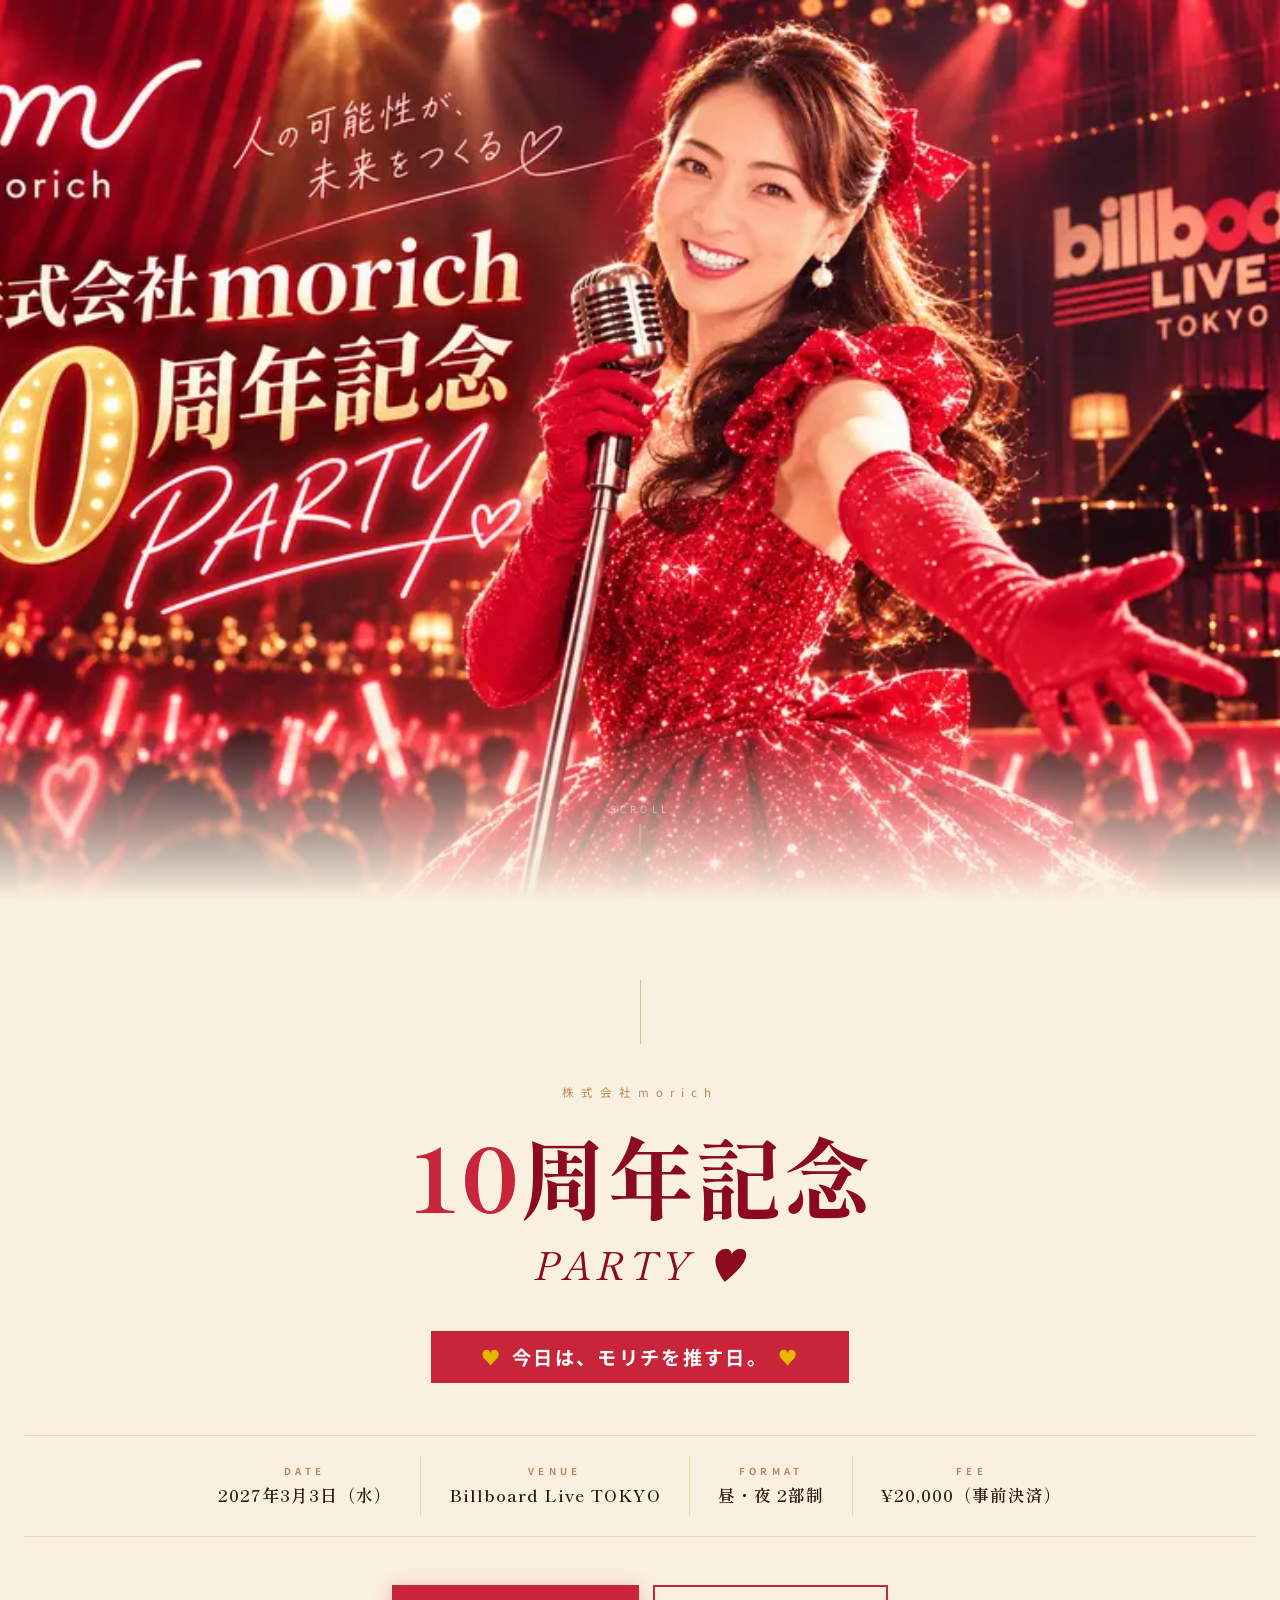
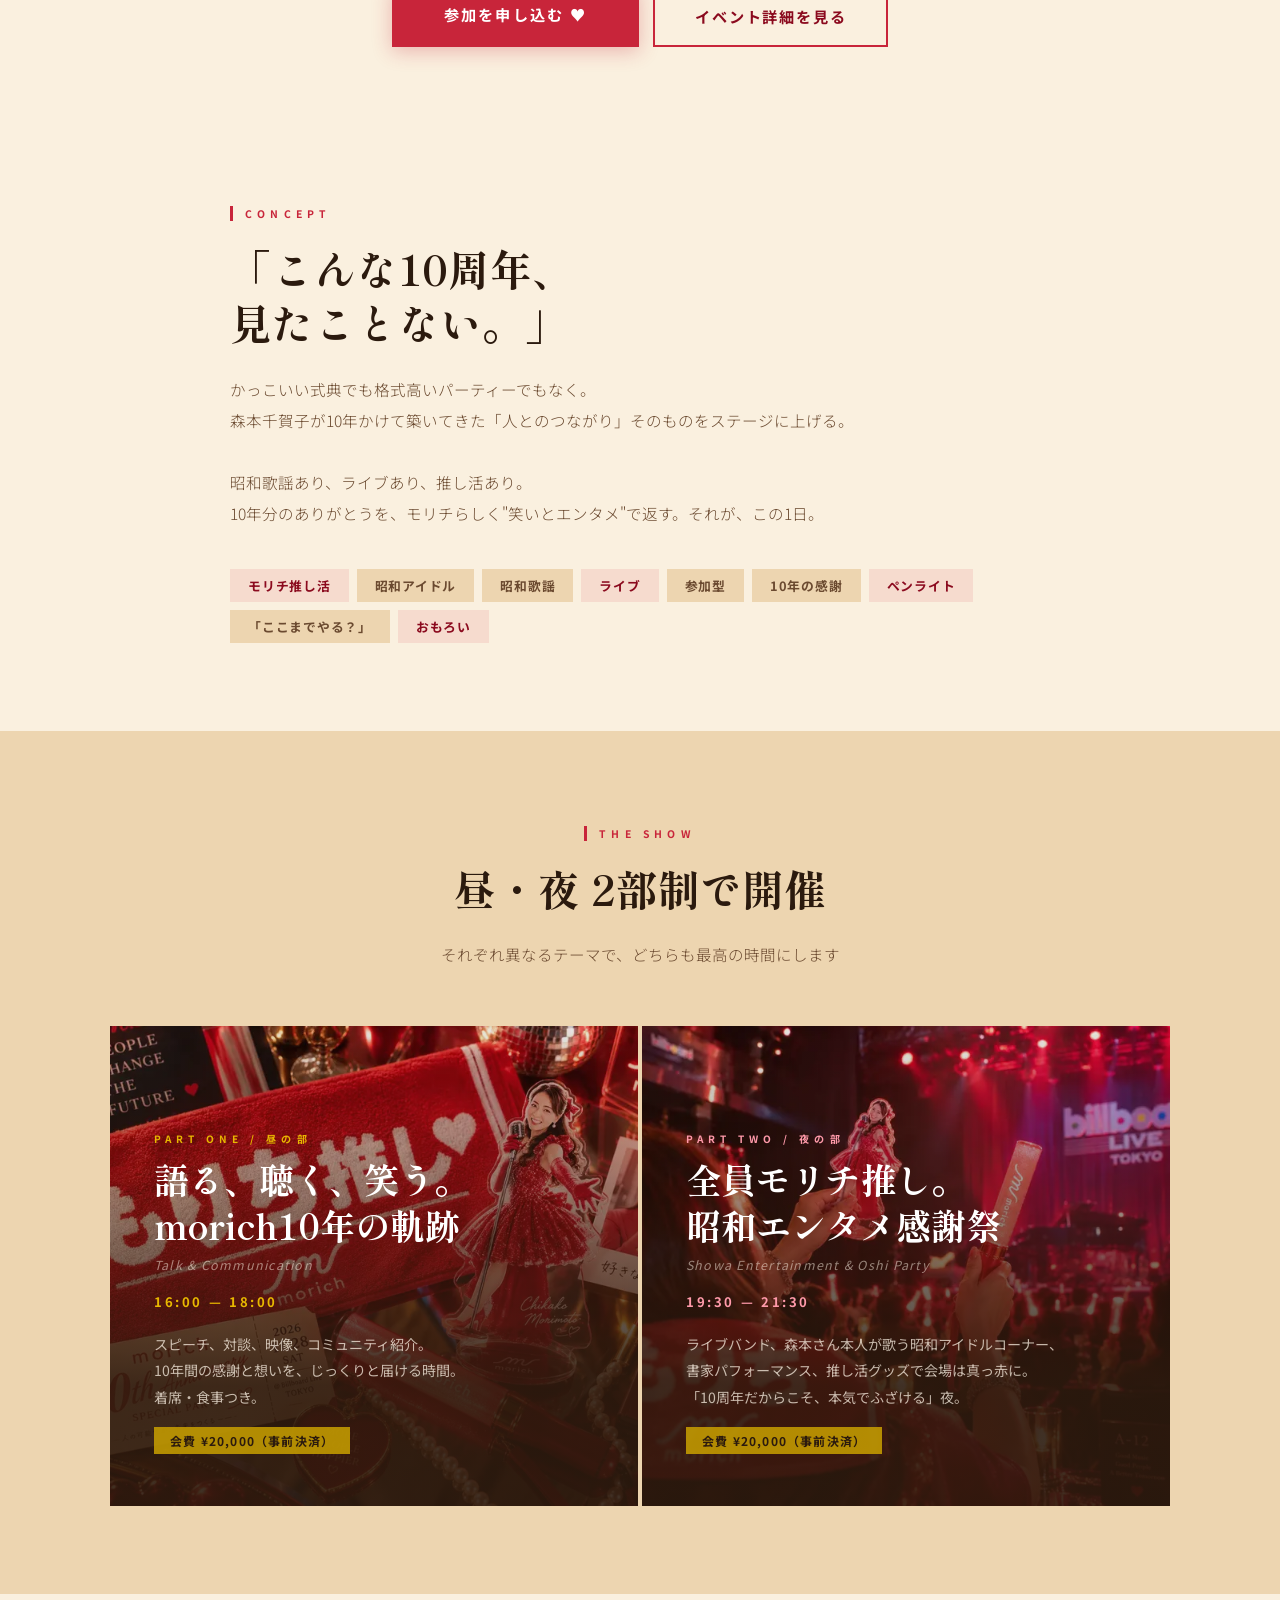
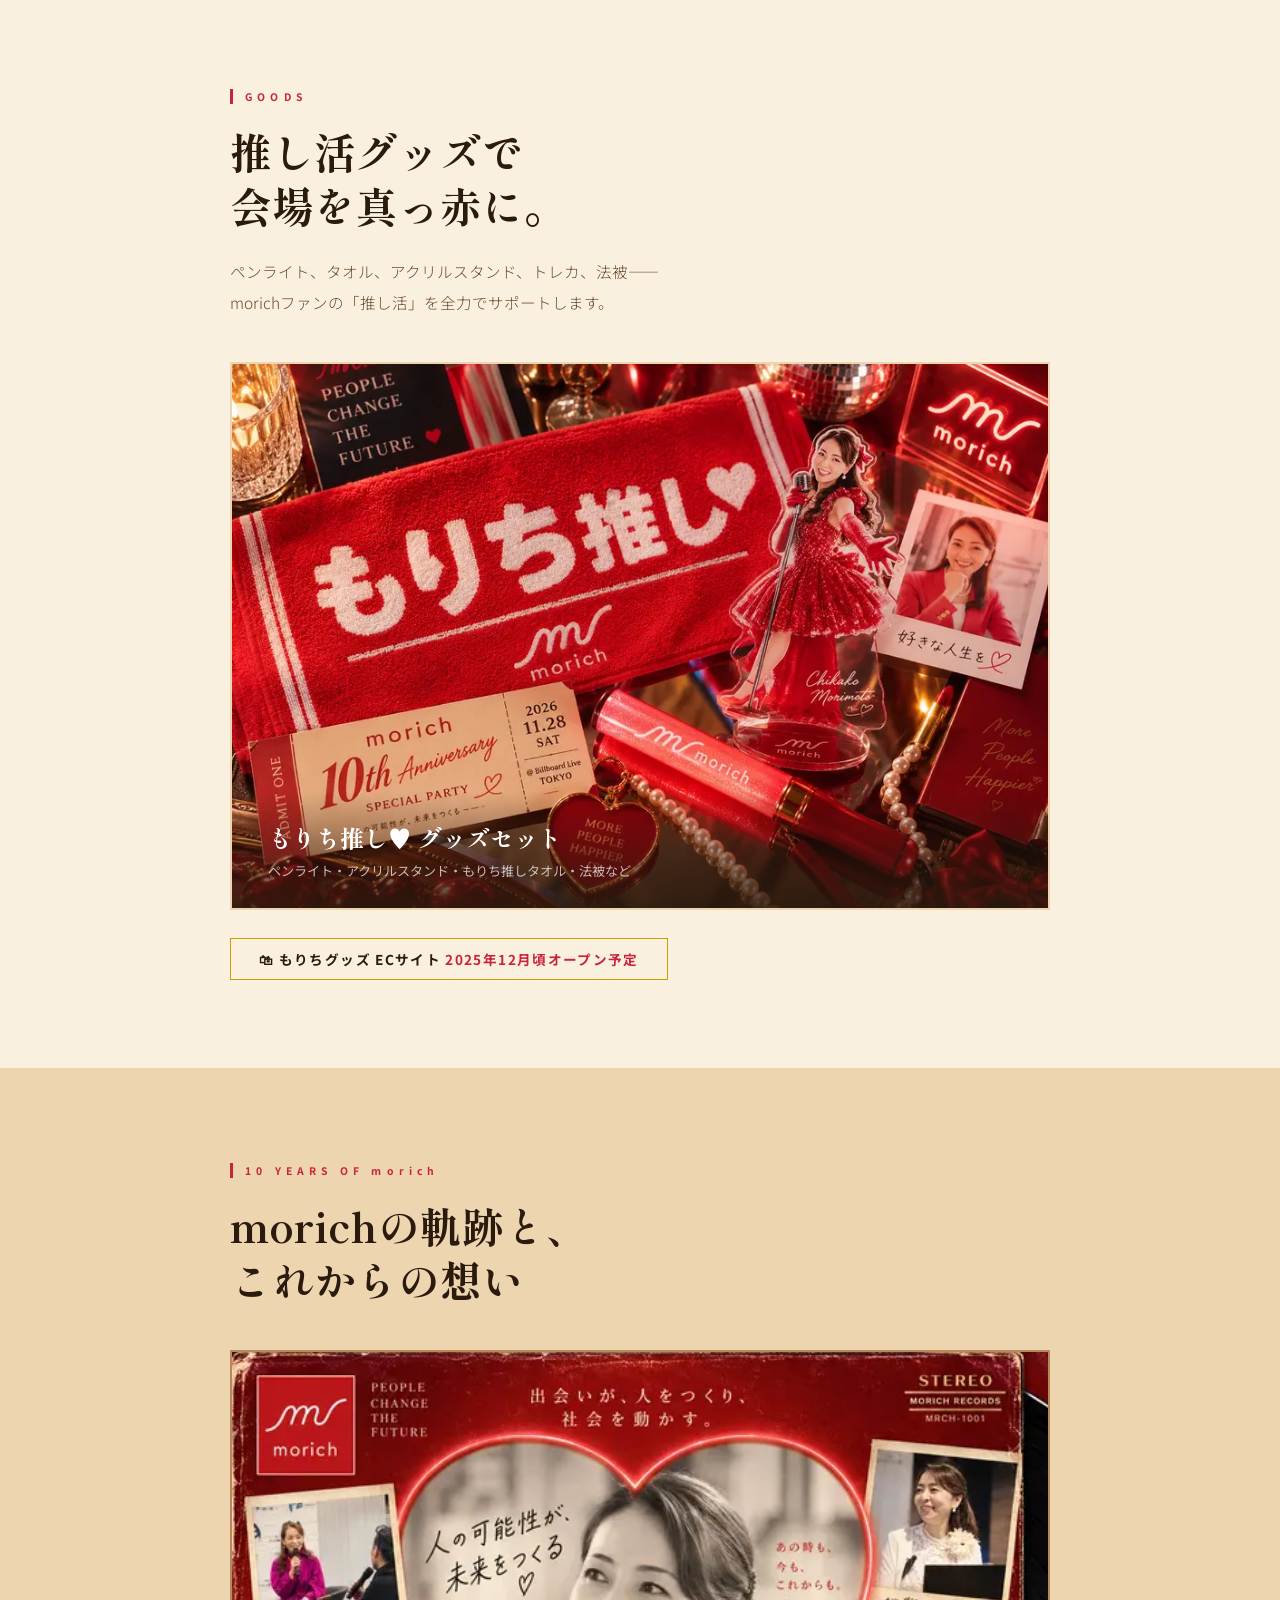
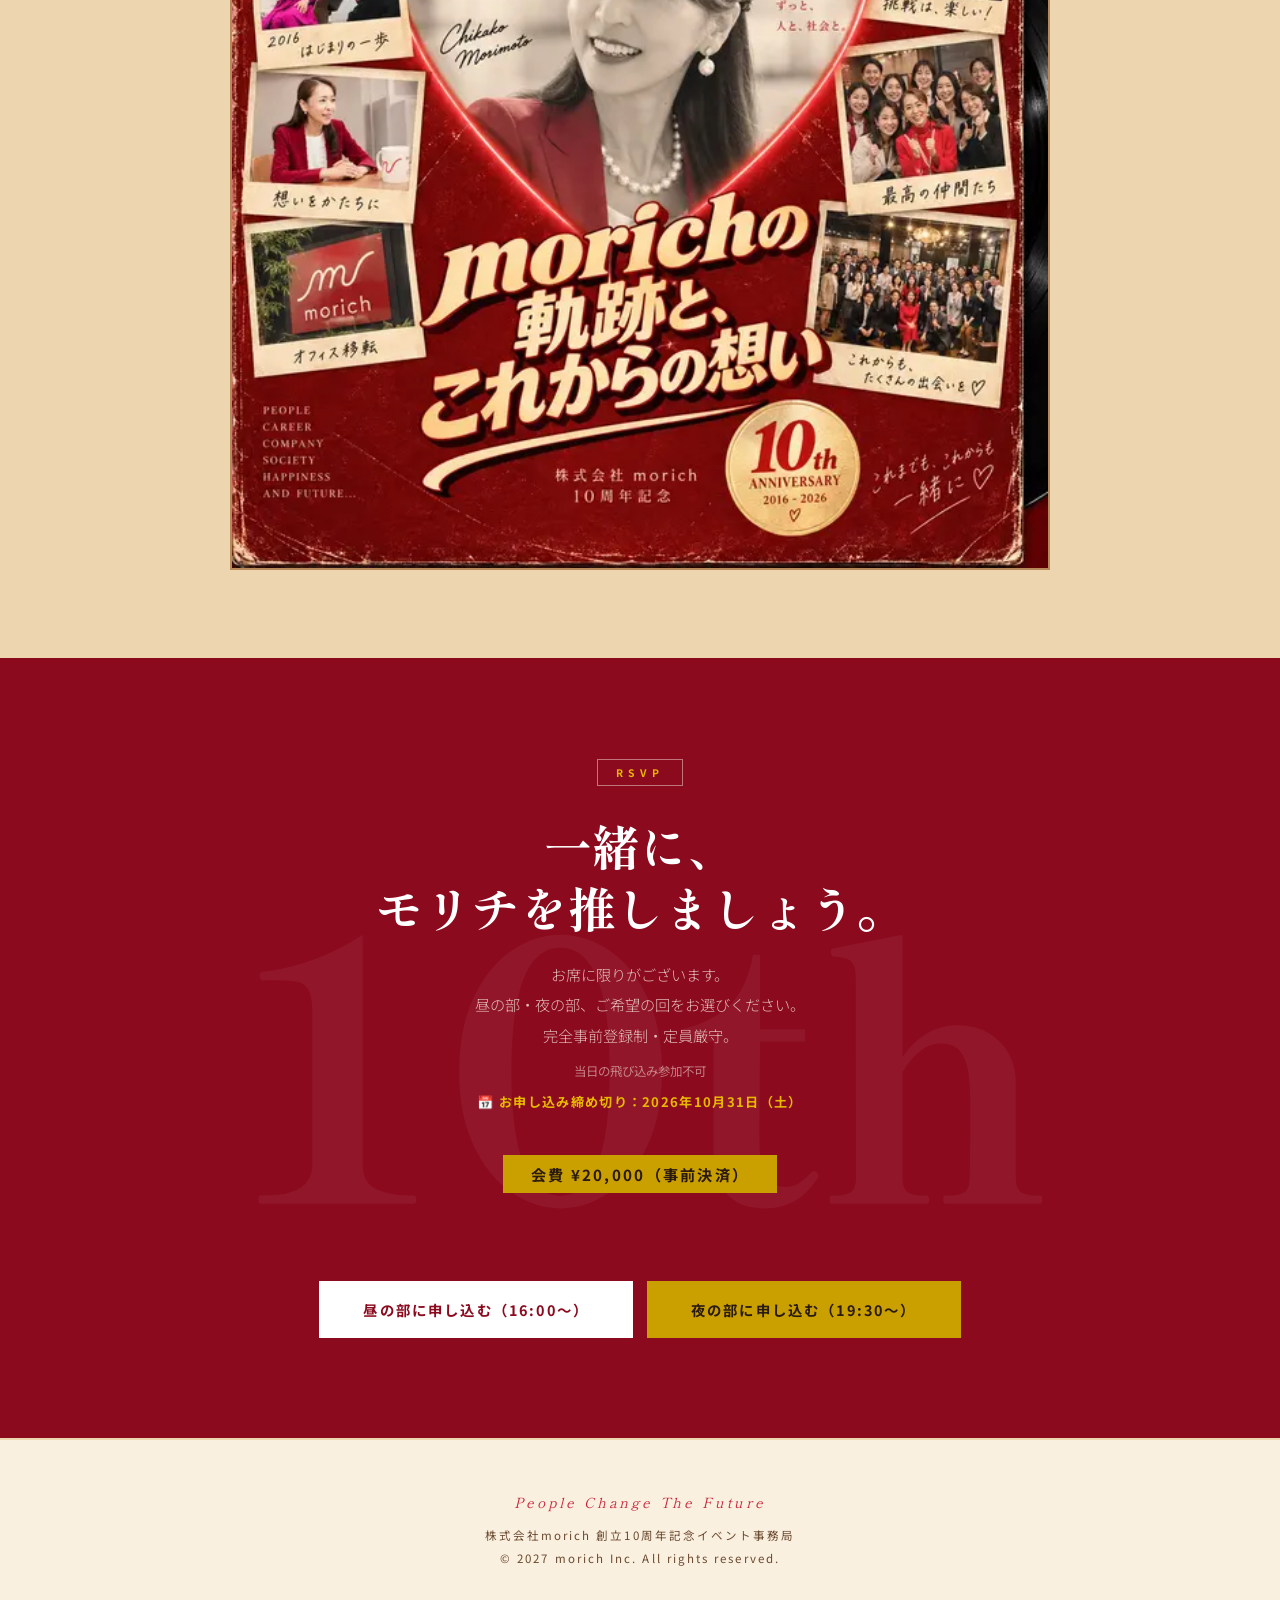
==== index.html @ 09976958 "feat: add index.html - photo-first hero, simplified program, deadline 2026/10/31" ====
<!DOCTYPE html>
<html lang="ja">
<head>
<meta charset="UTF-8">
<meta name="viewport" content="width=device-width, initial-scale=1.0">
<title>株式会社morich 10周年記念パーティー</title>
<link rel="preconnect" href="https://fonts.googleapis.com">
<link href="https://fonts.googleapis.com/css2?family=Shippori+Mincho:wght@400;500;600;700;800&family=Noto+Sans+JP:wght@300;400;700&display=swap" rel="stylesheet">
<style>
:root {
  --red:      #C8253A;
  --red-deep: #8B0A1E;
  --red-warm: #D94055;
  --gold:     #C9A000;
  --gold2:    #E8B800;
  --cream:    #FFF5E8;
  --warm1:    #FAF0DF;
  --warm2:    #EDD5B0;
  --warm3:    #B8895A;
  --text:     #2B1A0E;
  --textsub:  #6B4A30;
}
*, *::before, *::after { margin:0; padding:0; box-sizing:border-box; }
html { scroll-behavior:smooth; }
body {
  background: var(--warm1);
  color: var(--text);
  font-family: 'Noto Sans JP', sans-serif;
  overflow-x: hidden;
}

/* ─── ヒーロー：写真だけ ─── */
.hero {
  position: relative;
  height: 100vh;
  overflow: hidden;
}
.hero-img {
  position: absolute;
  inset: 0;
  background: url('[data-uri]') center top / cover no-repeat;
}
/* 下だけわずかにフェード（次セクションとのつなぎ） */
.hero-fade {
  position: absolute;
  bottom: 0; left: 0; right: 0;
  height: 180px;
  background: linear-gradient(to bottom, transparent, var(--warm1));
}
/* スクロール誘導 */
.scroll-hint {
  position: absolute;
  bottom: 36px;
  left: 50%;
  transform: translateX(-50%);
  display: flex;
  flex-direction: column;
  align-items: center;
  gap: 8px;
  animation: fadeIn 2s 1s ease both;
}
.scroll-hint span {
  font-size: 0.6rem;
  letter-spacing: 0.45em;
  color: rgba(255,255,255,0.55);
  font-weight: 400;
}
.scroll-line {
  width: 1px;
  height: 40px;
  background: linear-gradient(to bottom, rgba(255,255,255,0.5), transparent);
  animation: scrollPulse 2s ease infinite;
}
@keyframes scrollPulse { 0%,100%{opacity:.3} 50%{opacity:1} }
@keyframes fadeIn { from{opacity:0;transform:translateX(-50%) translateY(12px)} to{opacity:1;transform:translateX(-50%) translateY(0)} }

/* ─── タイトルブロック（写真の直後） ─── */
.title-block {
  background: var(--warm1);
  padding: 80px 24px 64px;
  text-align: center;
  position: relative;
}
.title-block::before {
  content: '';
  display: block;
  width: 1px;
  height: 64px;
  background: var(--warm3);
  margin: 0 auto 40px;
  opacity: 0.5;
}
.tb-eyebrow {
  font-size: 0.72rem;
  letter-spacing: 0.6em;
  color: var(--warm3);
  font-weight: 400;
  margin-bottom: 24px;
}
.tb-title {
  font-family: 'Shippori Mincho', serif;
  font-size: clamp(2.6rem, 8vw, 5.5rem);
  font-weight: 800;
  line-height: 1.15;
  color: var(--red-deep);
  margin-bottom: 10px;
}
.tb-title .num {
  color: var(--red);
}
.tb-party {
  font-family: 'Shippori Mincho', serif;
  font-size: clamp(1.3rem, 4vw, 2.4rem);
  font-weight: 400;
  font-style: italic;
  color: var(--red-deep);
  opacity: 0.75;
  margin-bottom: 40px;
  letter-spacing: 0.1em;
}
.tb-catch {
  display: inline-block;
  background: var(--red);
  color: #fff;
  font-size: clamp(0.9rem, 2.5vw, 1.2rem);
  font-weight: 700;
  letter-spacing: 0.12em;
  padding: 12px 40px;
  margin-bottom: 52px;
}
.tb-catch::before, .tb-catch::after { content: '♥'; margin: 0 10px; color: var(--gold2); }

/* メタ情報 */
.meta-row {
  display: flex;
  flex-wrap: wrap;
  justify-content: center;
  border-top: 1px solid var(--warm2);
  border-bottom: 1px solid var(--warm2);
  padding: 20px 0;
  margin-bottom: 48px;
}
.meta-item {
  text-align: center;
  padding: 8px 28px;
  border-right: 1px solid var(--warm2);
}
.meta-item:last-child { border-right: none; }
.meta-label {
  display: block;
  font-size: 0.6rem;
  letter-spacing: 0.45em;
  color: var(--warm3);
  font-weight: 700;
  margin-bottom: 5px;
}
.meta-val {
  font-family: 'Shippori Mincho', serif;
  font-size: clamp(0.85rem, 2vw, 1.05rem);
  font-weight: 600;
  color: var(--text);
  letter-spacing: 0.06em;
  line-height: 1.5;
}

/* CTAボタン */
.hero-ctas {
  display: flex;
  gap: 14px;
  justify-content: center;
  flex-wrap: wrap;
}
.btn-main {
  display: inline-block;
  background: var(--red);
  color: #fff;
  font-size: 0.95rem;
  font-weight: 700;
  letter-spacing: 0.15em;
  padding: 18px 52px;
  text-decoration: none;
  transition: all 0.22s;
  box-shadow: 0 4px 20px rgba(200,37,58,0.3);
}
.btn-main:hover { background: var(--red-warm); transform: translateY(-2px); box-shadow: 0 8px 30px rgba(200,37,58,0.45); }
.btn-sub {
  display: inline-block;
  background: transparent;
  color: var(--red-deep);
  font-size: 0.95rem;
  font-weight: 700;
  letter-spacing: 0.12em;
  padding: 18px 40px;
  text-decoration: none;
  border: 2px solid var(--red);
  transition: all 0.22s;
}
.btn-sub:hover { background: rgba(200,37,58,0.06); transform: translateY(-2px); }

/* ─── 汎用セクション ─── */
.sec { padding: 88px 24px; }
.sec-inner { max-width: 820px; margin: 0 auto; }
.sec-tag {
  display: inline-block;
  font-size: 0.65rem;
  letter-spacing: 0.5em;
  color: var(--red);
  font-weight: 700;
  border-left: 3px solid var(--red);
  padding-left: 12px;
  margin-bottom: 20px;
}
.sec-title {
  font-family: 'Shippori Mincho', serif;
  font-size: clamp(1.6rem, 4vw, 2.6rem);
  font-weight: 700;
  line-height: 1.3;
  color: var(--text);
  margin-bottom: 24px;
}
.sec-lead {
  font-size: 0.97rem;
  line-height: 2;
  color: var(--textsub);
  font-weight: 300;
  max-width: 640px;
}

/* ─── コンセプト ─── */
.concept { background: var(--warm1); }
.kw-row { display: flex; flex-wrap: wrap; gap: 8px; margin-top: 40px; }
.kw {
  font-size: 0.8rem;
  font-weight: 700;
  color: var(--textsub);
  background: var(--warm2);
  padding: 7px 18px;
  letter-spacing: 0.06em;
  transition: all 0.18s;
}
.kw:hover { background: var(--red); color: #fff; }
.kw-r { background: rgba(200,37,58,0.1); color: var(--red-deep); }

/* ─── 2部制 ─── */
.parts { background: var(--warm2); padding: 88px 24px; }
.parts-inner { max-width: 1060px; margin: 0 auto; }
.parts-head { text-align: center; margin-bottom: 56px; }
.parts-grid { display: grid; grid-template-columns: 1fr 1fr; gap: 4px; }
@media (max-width:660px) { .parts-grid { grid-template-columns: 1fr; } }

.pcard {
  position: relative;
  overflow: hidden;
  min-height: 480px;
  display: flex;
  flex-direction: column;
  justify-content: flex-end;
  padding: 52px 44px;
}
.pcard-bg {
  position: absolute; inset: 0;
  background-size: cover;
  background-position: center;
  transition: transform 0.55s ease;
}
.pcard:hover .pcard-bg { transform: scale(1.04); }
.pcard-overlay {
  position: absolute; inset: 0;
  background: linear-gradient(to top, rgba(43,26,14,0.9) 25%, rgba(43,26,14,0.45) 65%, rgba(43,26,14,0.1) 100%);
}
.pcard-body { position: relative; z-index: 2; }

.pcard-num {
  font-size: 0.63rem;
  letter-spacing: 0.5em;
  font-weight: 700;
  display: block;
  margin-bottom: 10px;
}
.pcard-1 .pcard-num { color: var(--gold2); }
.pcard-2 .pcard-num { color: #ff9aaa; }

.pcard-title {
  font-family: 'Shippori Mincho', serif;
  font-size: clamp(1.5rem, 3vw, 2.2rem);
  font-weight: 700;
  color: #fff;
  line-height: 1.3;
  margin-bottom: 8px;
}
.pcard-en {
  font-size: 0.78rem;
  color: rgba(255,245,232,0.5);
  font-style: italic;
  display: block;
  margin-bottom: 18px;
  letter-spacing: 0.1em;
}
.pcard-time {
  font-size: 0.82rem;
  font-weight: 700;
  letter-spacing: 0.2em;
  margin-bottom: 20px;
}
.pcard-1 .pcard-time { color: var(--gold2); }
.pcard-2 .pcard-time { color: #ff9aaa; }

.pcard-desc {
  font-size: 0.88rem;
  color: rgba(255,245,232,0.72);
  line-height: 1.9;
  max-width: 380px;
}
.fee-badge {
  display: inline-block;
  margin-top: 16px;
  background: rgba(201,160,0,0.85);
  color: #2B1A0E;
  font-size: 0.75rem;
  font-weight: 700;
  letter-spacing: 0.1em;
  padding: 5px 16px;
}

/* ─── グッズ ─── */
.goods { background: var(--warm1); }
.goods-img-wrap {
  margin-top: 44px;
  position: relative;
  overflow: hidden;
  border: 2px solid var(--warm2);
}
.goods-img { width: 100%; display: block; transition: transform 0.55s; }
.goods-img-wrap:hover .goods-img { transform: scale(1.03); }
.goods-cap {
  position: absolute;
  bottom: 0; left: 0; right: 0;
  padding: 28px 36px;
  background: linear-gradient(to top, rgba(43,26,14,0.88), transparent);
  color: #fff;
}
.goods-cap-title {
  font-family: 'Shippori Mincho', serif;
  font-size: clamp(1rem,2.5vw,1.5rem);
  font-weight: 700;
  margin-bottom: 6px;
}
.goods-cap-sub { font-size: 0.82rem; opacity: 0.7; }
.ec-notice {
  display: inline-block;
  margin-top: 28px;
  border: 1.5px solid var(--gold);
  color: var(--text);
  font-size: 0.85rem;
  font-weight: 700;
  letter-spacing: 0.1em;
  padding: 10px 28px;
}
.ec-notice span { color: var(--red); }

/* ─── 軌跡 ─── */
.story { background: var(--warm2); }
.story-img { width: 100%; display: block; margin-top: 44px; border: 2px solid var(--warm3); }

/* ─── RSVP ─── */
.rsvp {
  background: var(--red-deep);
  padding: 100px 24px;
  text-align: center;
  position: relative;
  overflow: hidden;
}
.rsvp::before {
  content: '10th';
  position: absolute;
  font-family: 'Shippori Mincho', serif;
  font-weight: 800;
  font-size: 28vw;
  color: rgba(255,255,255,0.05);
  top: 50%; left: 50%;
  transform: translate(-50%,-50%);
  pointer-events: none;
  white-space: nowrap;
  line-height: 1;
}
.rsvp-inner { max-width: 660px; margin: 0 auto; position: relative; }
.rsvp-tag {
  display: inline-block;
  border: 1.5px solid rgba(255,245,232,0.45);
  color: var(--gold2);
  font-size: 0.65rem;
  letter-spacing: 0.55em;
  padding: 5px 18px;
  margin-bottom: 28px;
  font-weight: 700;
}
.rsvp-title {
  font-family: 'Shippori Mincho', serif;
  font-size: clamp(1.8rem,5vw,3rem);
  font-weight: 700;
  color: #fff;
  line-height: 1.3;
  margin-bottom: 20px;
}
.rsvp-lead {
  font-size: 0.95rem;
  line-height: 2;
  color: rgba(255,245,232,0.75);
  font-weight: 300;
  margin-bottom: 12px;
}
.rsvp-note { font-size: 0.78rem; color: rgba(255,245,232,0.5); margin-bottom: 12px; }
.rsvp-deadline {
  font-size: 0.82rem;
  font-weight: 700;
  color: var(--gold2);
  letter-spacing: 0.1em;
  margin-bottom: 44px;
  display: block;
}
.rsvp-fee {
  display: inline-block;
  background: var(--gold);
  color: var(--text);
  font-size: 0.95rem;
  font-weight: 700;
  letter-spacing: 0.15em;
  padding: 8px 28px;
  margin-bottom: 44px;
}
.rsvp-btns { display: flex; gap: 14px; justify-content: center; flex-wrap: wrap; }
.rbtn {
  display: inline-block;
  text-decoration: none;
  font-weight: 700;
  font-size: 0.9rem;
  letter-spacing: 0.15em;
  padding: 18px 44px;
  transition: all 0.22s;
}
.rbtn-w { background: #fff; color: var(--red-deep); }
.rbtn-w:hover { background: var(--cream); transform:translateY(-2px); box-shadow:0 8px 24px rgba(0,0,0,0.25); }
.rbtn-g { background: var(--gold); color: var(--text); }
.rbtn-g:hover { background: var(--gold2); transform:translateY(-2px); box-shadow:0 8px 24px rgba(0,0,0,0.25); }

/* ─── footer ─── */
footer {
  background: var(--warm1);
  border-top: 2px solid var(--warm2);
  padding: 52px 24px;
  text-align: center;
}
.footer-slogan {
  font-family: 'Shippori Mincho', serif;
  font-size: 0.88rem;
  color: var(--red);
  font-style: italic;
  letter-spacing: 0.2em;
  margin-bottom: 12px;
}
.footer-copy {
  font-size: 0.72rem;
  color: var(--textsub);
  letter-spacing: 0.18em;
  line-height: 2;
}

/* ─── リビール ─── */
.rv { opacity:0; transform:translateY(24px); transition: opacity 0.7s ease, transform 0.7s ease; }
.rv.on { opacity:1; transform:none; }

/* ─── レスポンシブ ─── */
@media (max-width:540px) {
  .meta-item { border-right:none; border-bottom:1px solid var(--warm2); padding:10px 0; width:100%; }
  .meta-item:last-child { border-bottom:none; }
  .pcard { padding:36px 24px; min-height:360px; }
}
</style>
</head>
<body>

<!-- ══ HERO：写真のみ ══ -->
<section class="hero">
  <div class="hero-img"></div>
  <div class="hero-fade"></div>
  <div class="scroll-hint">
    <span>SCROLL</span>
    <div class="scroll-line"></div>
  </div>
</section>

<!-- ══ タイトルブロック ══ -->
<div class="title-block">
  <p class="tb-eyebrow rv">株式会社morich</p>
  <h1 class="tb-title rv"><span class="num">10</span>周年記念</h1>
  <p class="tb-party rv">PARTY ♥</p>
  <div class="tb-catch rv">今日は、モリチを推す日。</div>

  <div class="meta-row rv">
    <div class="meta-item">
      <span class="meta-label">DATE</span>
      <span class="meta-val">2027年3月3日（水）</span>
    </div>
    <div class="meta-item">
      <span class="meta-label">VENUE</span>
      <span class="meta-val">Billboard Live TOKYO</span>
    </div>
    <div class="meta-item">
      <span class="meta-label">FORMAT</span>
      <span class="meta-val">昼・夜 2部制</span>
    </div>
    <div class="meta-item">
      <span class="meta-label">FEE</span>
      <span class="meta-val">¥20,000（事前決済）</span>
    </div>
  </div>

  <div class="hero-ctas rv">
    <a href="#rsvp" class="btn-main">参加を申し込む ♥</a>
    <a href="#parts" class="btn-sub">イベント詳細を見る</a>
  </div>
</div>

<!-- ══ CONCEPT ══ -->
<section class="sec concept">
  <div class="sec-inner">
    <div class="sec-tag rv">CONCEPT</div>
    <h2 class="sec-title rv">「こんな10周年、<br>見たことない。」</h2>
    <p class="sec-lead rv">
      かっこいい式典でも格式高いパーティーでもなく。<br>
      森本千賀子が10年かけて築いてきた「人とのつながり」そのものをステージに上げる。<br><br>
      昭和歌謡あり、ライブあり、推し活あり。<br>
      10年分のありがとうを、モリチらしく"笑いとエンタメ"で返す。それが、この1日。
    </p>
    <div class="kw-row rv">
      <span class="kw kw-r">モリチ推し活</span>
      <span class="kw">昭和アイドル</span>
      <span class="kw">昭和歌謡</span>
      <span class="kw kw-r">ライブ</span>
      <span class="kw">参加型</span>
      <span class="kw">10年の感謝</span>
      <span class="kw kw-r">ペンライト</span>
      <span class="kw">「ここまでやる？」</span>
      <span class="kw kw-r">おもろい</span>
    </div>
  </div>
</section>

<!-- ══ 2部制 ══ -->
<section class="parts" id="parts">
  <div class="parts-inner">
    <div class="parts-head">
      <div class="sec-tag rv">THE SHOW</div>
      <h2 class="sec-title rv">昼・夜 2部制で開催</h2>
      <p class="sec-lead rv" style="margin:0 auto; text-align:center;">それぞれ異なるテーマで、どちらも最高の時間にします</p>
    </div>
    <div class="parts-grid">

      <!-- 昼の部 -->
      <div class="pcard pcard-1">
        <div class="pcard-bg" style="background-image:url('[data-uri]')"></div>
        <div class="pcard-overlay"></div>
        <div class="pcard-body">
          <span class="pcard-num">PART ONE / 昼の部</span>
          <h3 class="pcard-title">語る、聴く、笑う。<br>morich10年の軌跡</h3>
          <span class="pcard-en">Talk &amp; Communication</span>
          <p class="pcard-time">16:00 — 18:00</p>
          <p class="pcard-desc">
            スピーチ、対談、映像、コミュニティ紹介。<br>
            10年間の感謝と想いを、じっくりと届ける時間。<br>
            着席・食事つき。
          </p>
          <span class="fee-badge">会費 ¥20,000（事前決済）</span>
        </div>
      </div>

      <!-- 夜の部 -->
      <div class="pcard pcard-2">
        <div class="pcard-bg" style="background-image:url('[data-uri]')"></div>
        <div class="pcard-overlay"></div>
        <div class="pcard-body">
          <span class="pcard-num">PART TWO / 夜の部</span>
          <h3 class="pcard-title">全員モリチ推し。<br>昭和エンタメ感謝祭</h3>
          <span class="pcard-en">Showa Entertainment &amp; Oshi Party</span>
          <p class="pcard-time">19:30 — 21:30</p>
          <p class="pcard-desc">
            ライブバンド、森本さん本人が歌う昭和アイドルコーナー、<br>
            書家パフォーマンス、推し活グッズで会場は真っ赤に。<br>
            「10周年だからこそ、本気でふざける」夜。
          </p>
          <span class="fee-badge">会費 ¥20,000（事前決済）</span>
        </div>
      </div>

    </div>
  </div>
</section>

<!-- ══ GOODS ══ -->
<section class="sec goods">
  <div class="sec-inner">
    <div class="sec-tag rv">GOODS</div>
    <h2 class="sec-title rv">推し活グッズで<br>会場を真っ赤に。</h2>
    <p class="sec-lead rv">ペンライト、タオル、アクリルスタンド、トレカ、法被——<br>morichファンの「推し活」を全力でサポートします。</p>
    <div class="goods-img-wrap rv">
      <img class="goods-img" src="[data-uri]" alt="推し活グッズ">
      <div class="goods-cap">
        <p class="goods-cap-title">もりち推し♥ グッズセット</p>
        <p class="goods-cap-sub">ペンライト・アクリルスタンド・もりち推しタオル・法被など</p>
      </div>
    </div>
    <div class="rv">
      <span class="ec-notice">🛍 もりちグッズ ECサイト <span>2025年12月頃オープン予定</span></span>
    </div>
  </div>
</section>

<!-- ══ STORY ══ -->
<section class="sec story">
  <div class="sec-inner">
    <div class="sec-tag rv">10 YEARS OF morich</div>
    <h2 class="sec-title rv">morichの軌跡と、<br>これからの想い</h2>
    <img class="story-img rv" src="[data-uri]" alt="morichの軌跡とこれからの想い">
  </div>
</section>

<!-- ══ RSVP ══ -->
<section class="rsvp" id="rsvp">
  <div class="rsvp-inner">
    <div class="rsvp-tag">RSVP</div>
    <h2 class="rsvp-title">一緒に、<br>モリチを推しましょう。</h2>
    <p class="rsvp-lead">
      お席に限りがございます。<br>
      昼の部・夜の部、ご希望の回をお選びください。<br>
      完全事前登録制・定員厳守。
    </p>
    <p class="rsvp-note">当日の飛び込み参加不可</p>
    <span class="rsvp-deadline">📅 お申し込み締め切り：2026年10月31日（土）</span>
    <div style="margin-bottom:44px;">
      <span class="rsvp-fee">会費 ¥20,000（事前決済）</span>
    </div>
    <div class="rsvp-btns">
      <a href="FORM_URL_PART1_ENTRY" class="rbtn rbtn-w" target="_blank">昼の部に申し込む（16:00〜）</a>
      <a href="FORM_URL_PART2_ENTRY" class="rbtn rbtn-g" target="_blank">夜の部に申し込む（19:30〜）</a>
    </div>
  </div>
</section>

<!-- ══ FOOTER ══ -->
<footer>
  <p class="footer-slogan">People Change The Future</p>
  <p class="footer-copy">
    株式会社morich 創立10周年記念イベント事務局<br>
    © 2027 morich Inc. All rights reserved.
  </p>
</footer>

<script>
const rvs = document.querySelectorAll('.rv');
const obs = new IntersectionObserver(entries => {
  entries.forEach((e, i) => {
    if (e.isIntersecting) {
      setTimeout(() => e.target.classList.add('on'), i * 55);
      obs.unobserve(e.target);
    }
  });
}, { threshold: 0.08 });
rvs.forEach(el => obs.observe(el));
</script>
</body>
</html>
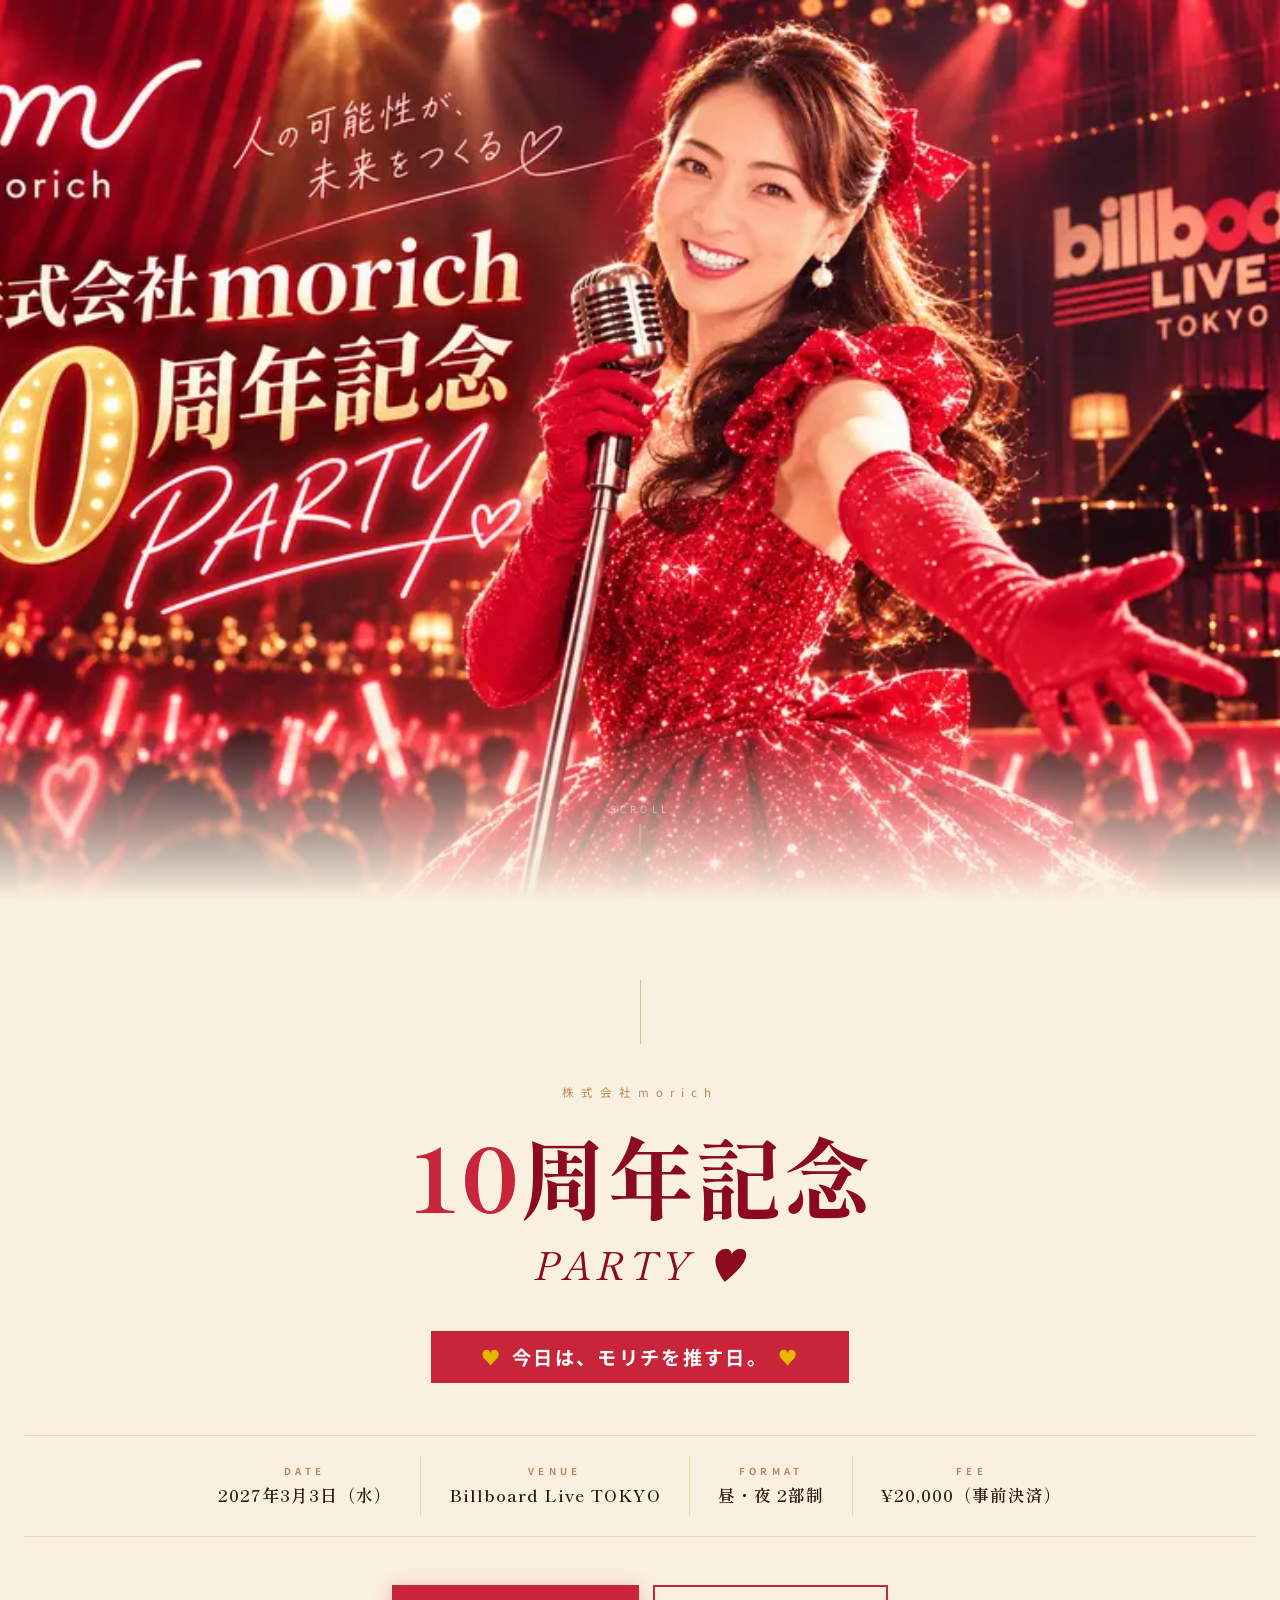
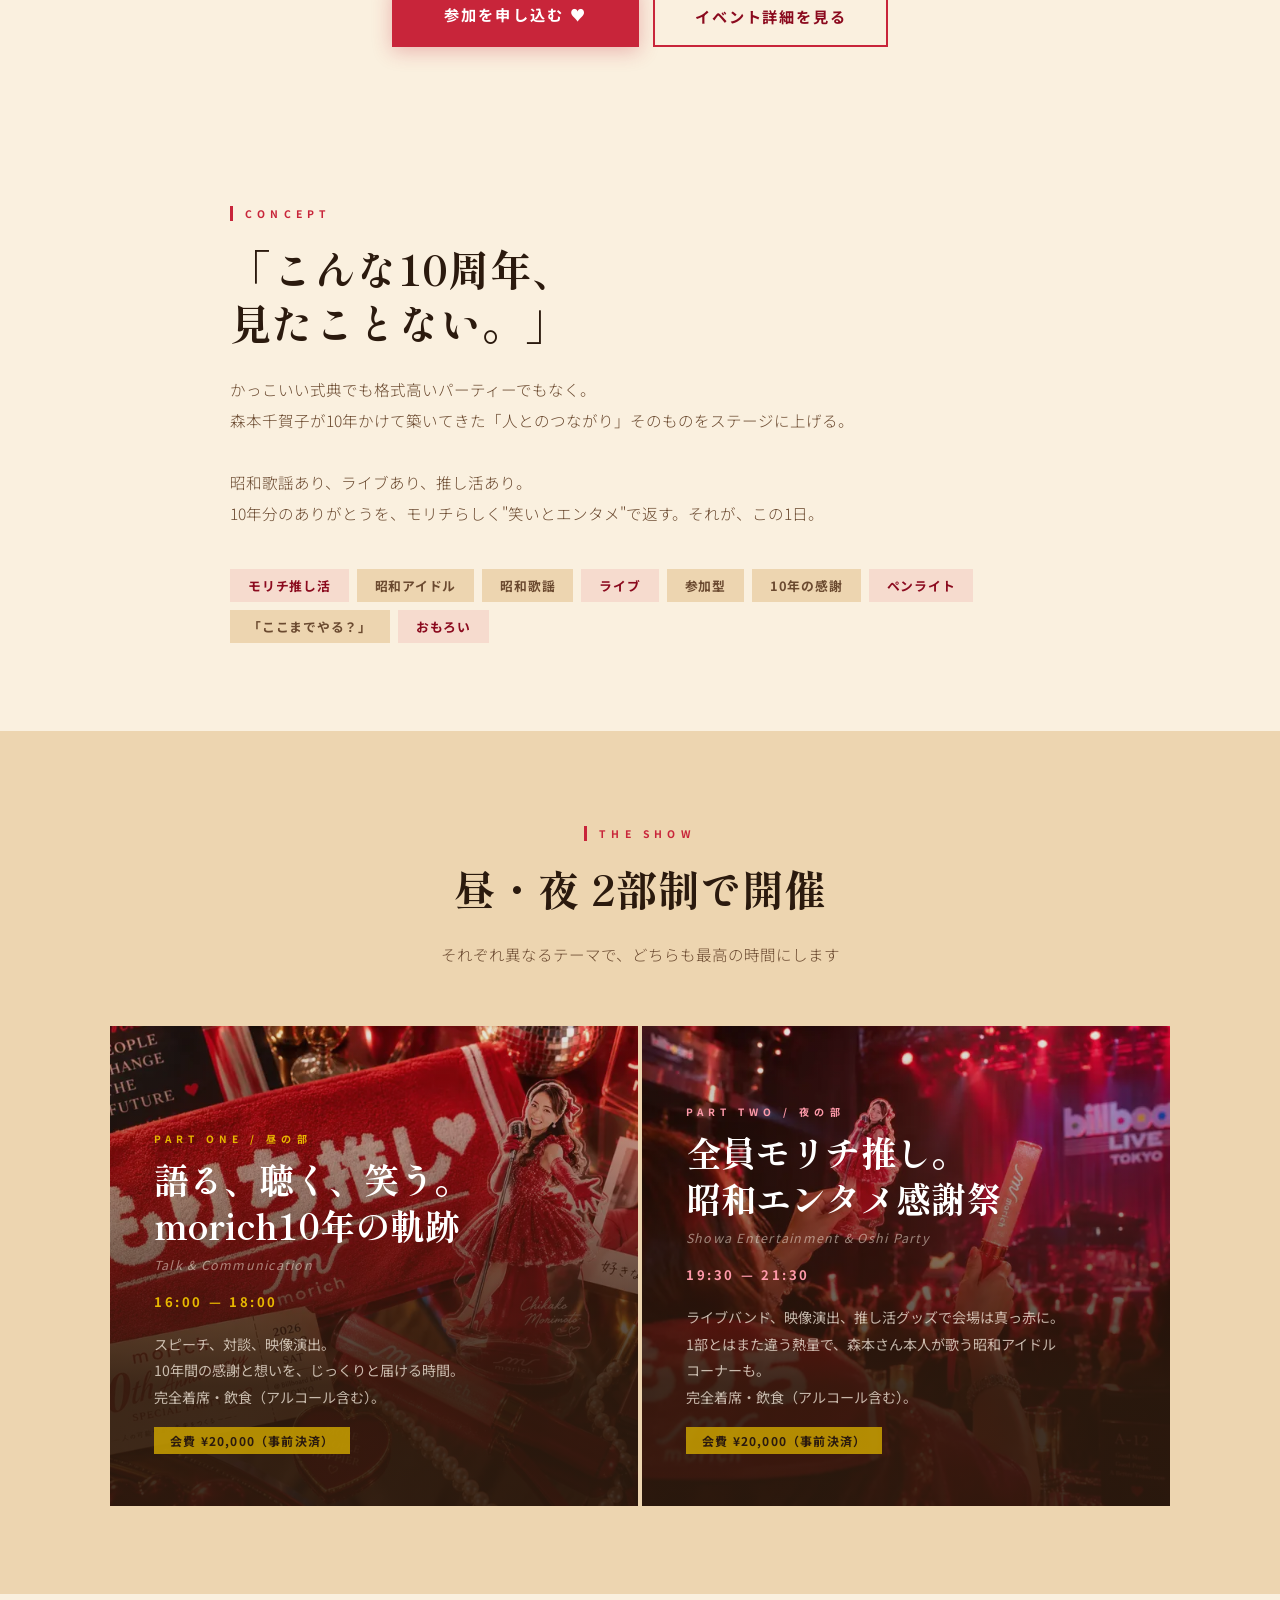
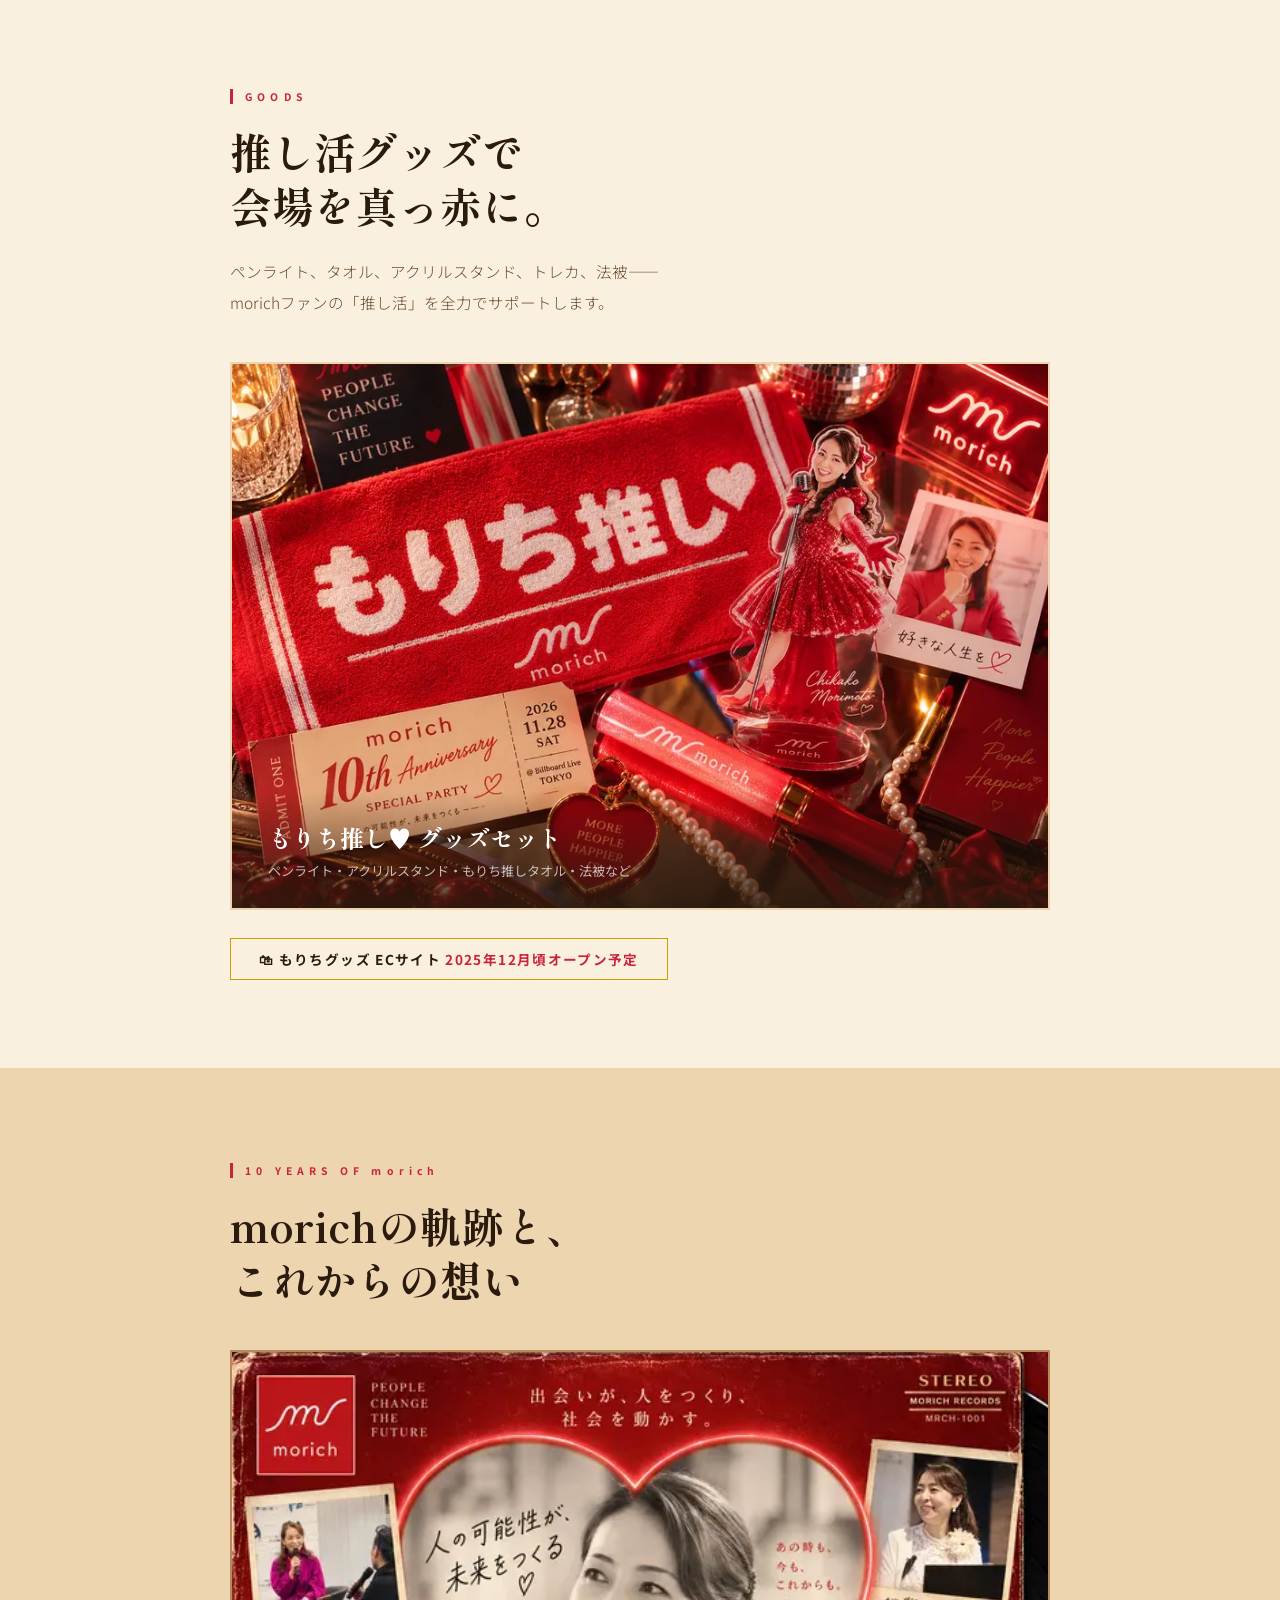
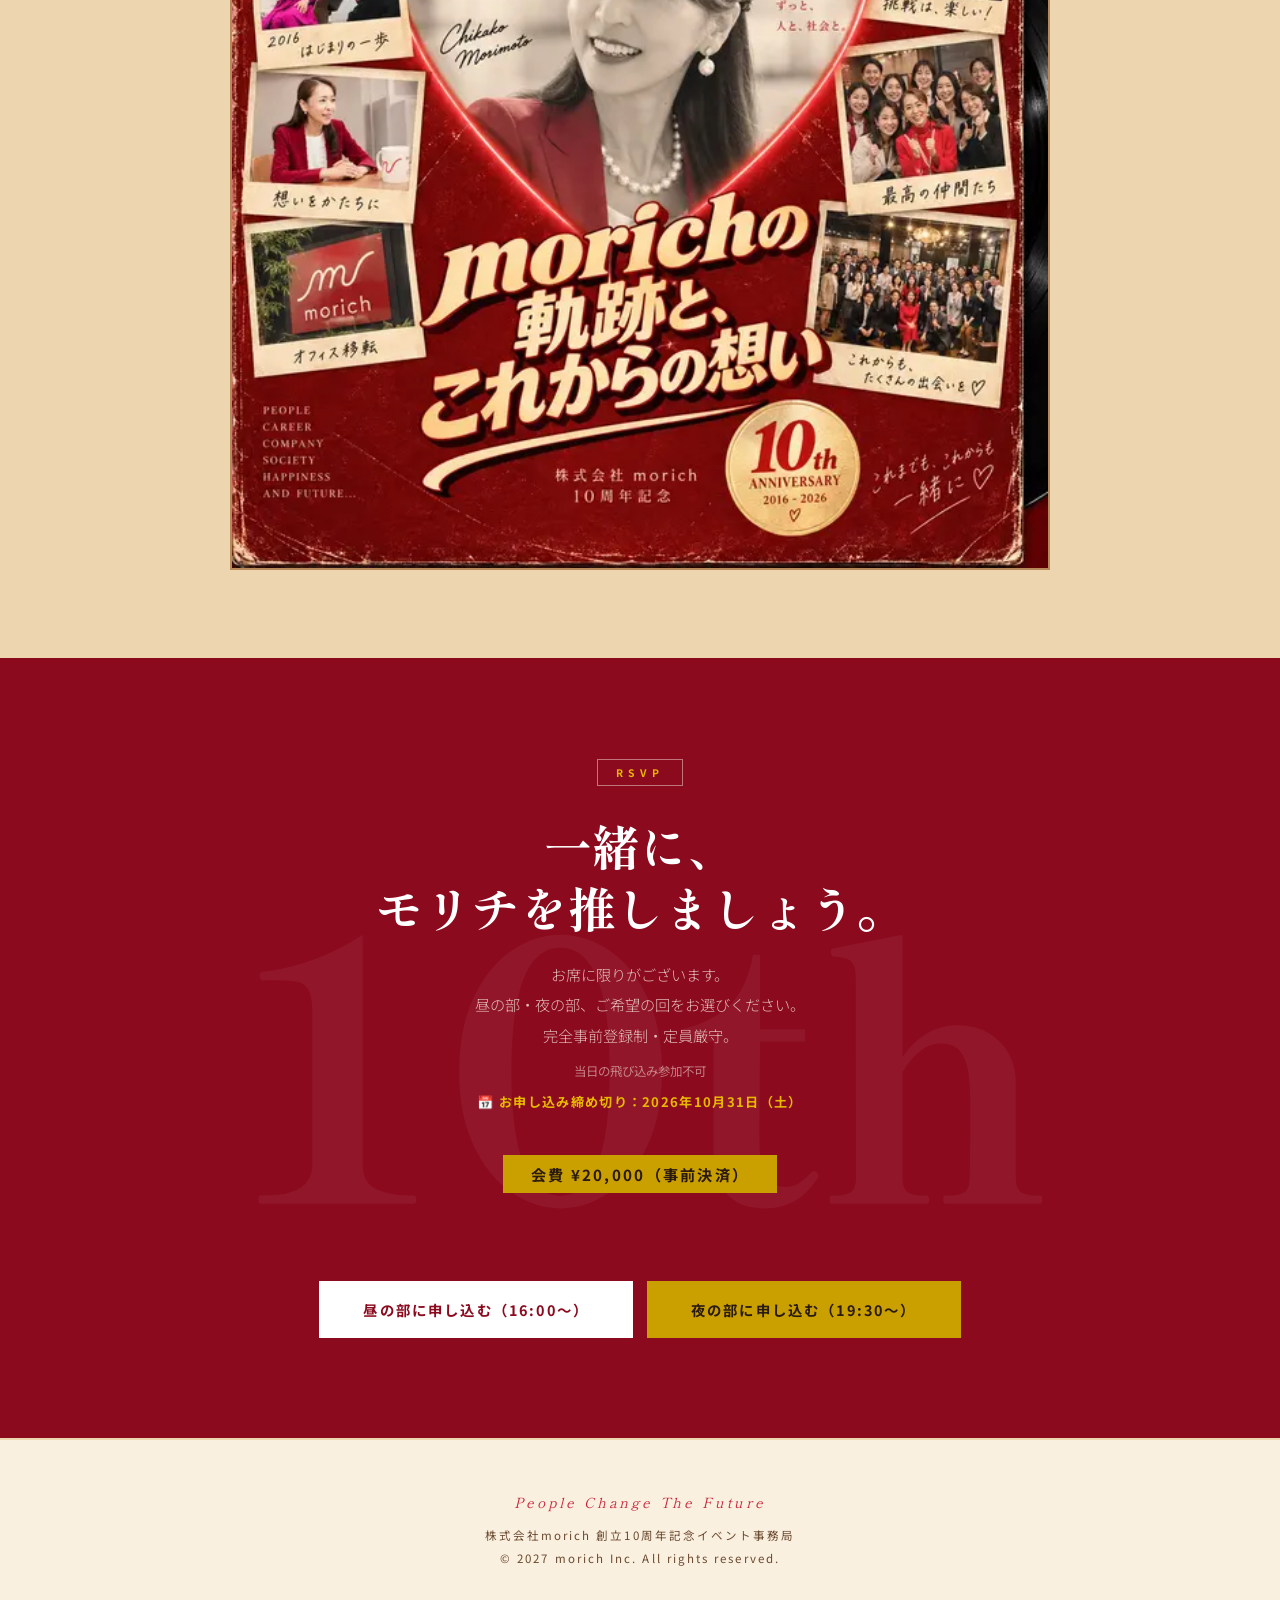
==== commit 45ed0564: "fix: update part descriptions - full seating, food & drink, remove calligraphy mention" ====
--- a/index.html
+++ b/index.html
@@ -3,7 +3,21 @@
 <head>
 <meta charset="UTF-8">
 <meta name="viewport" content="width=device-width, initial-scale=1.0">
-<title>株式会社morich 10周年記念パーティー</title>
+<meta property="og:title" content="株式会社morich 10周年記念パーティー｜モリチを推す日。">
+<meta property="og:description" content="2027年3月3日（水）Billboard Live TOKYO。昼・夜2部制。10年分のありがとうを、モリチらしく笑いとエンタメで返す1日。">
+<meta property="og:type" content="website">
+<meta property="og:url" content="https://morich-inc.github.io/morich-10th-anniversary/">
+<meta property="og:image" content="https://morich-inc.github.io/morich-10th-anniversary/ogp.jpg">
+<meta property="og:image:width" content="1200">
+<meta property="og:image:height" content="630">
+<meta property="og:site_name" content="株式会社morich 10th Anniversary">
+<meta property="og:locale" content="ja_JP">
+<meta name="twitter:card" content="summary_large_image">
+<meta name="twitter:title" content="株式会社morich 10周年記念パーティー｜モリチを推す日。">
+<meta name="twitter:description" content="2027年3月3日（水）Billboard Live TOKYO。昼・夜2部制。10年分のありがとうを、モリチらしく笑いとエンタメで返す1日。">
+<meta name="twitter:image" content="https://morich-inc.github.io/morich-10th-anniversary/ogp.jpg">
+<link rel="icon" type="image/png" href="[data-uri]">
+<link rel="apple-touch-icon" href="[data-uri]">
 <link rel="preconnect" href="https://fonts.googleapis.com">
 <link href="https://fonts.googleapis.com/css2?family=Shippori+Mincho:wght@400;500;600;700;800&family=Noto+Sans+JP:wght@300;400;700&display=swap" rel="stylesheet">
 <style>
@@ -566,9 +580,9 @@
           <span class="pcard-en">Talk &amp; Communication</span>
           <p class="pcard-time">16:00 — 18:00</p>
           <p class="pcard-desc">
-            スピーチ、対談、映像、コミュニティ紹介。<br>
+            スピーチ、対談、映像演出。<br>
             10年間の感謝と想いを、じっくりと届ける時間。<br>
-            着席・食事つき。
+            完全着席・飲食（アルコール含む）。
           </p>
           <span class="fee-badge">会費 ¥20,000（事前決済）</span>
         </div>
@@ -584,9 +598,9 @@
           <span class="pcard-en">Showa Entertainment &amp; Oshi Party</span>
           <p class="pcard-time">19:30 — 21:30</p>
           <p class="pcard-desc">
-            ライブバンド、森本さん本人が歌う昭和アイドルコーナー、<br>
-            書家パフォーマンス、推し活グッズで会場は真っ赤に。<br>
-            「10周年だからこそ、本気でふざける」夜。
+            ライブバンド、映像演出、推し活グッズで会場は真っ赤に。<br>
+            1部とはまた違う熱量で、森本さん本人が歌う昭和アイドルコーナーも。<br>
+            完全着席・飲食（アルコール含む）。
           </p>
           <span class="fee-badge">会費 ¥20,000（事前決済）</span>
         </div>
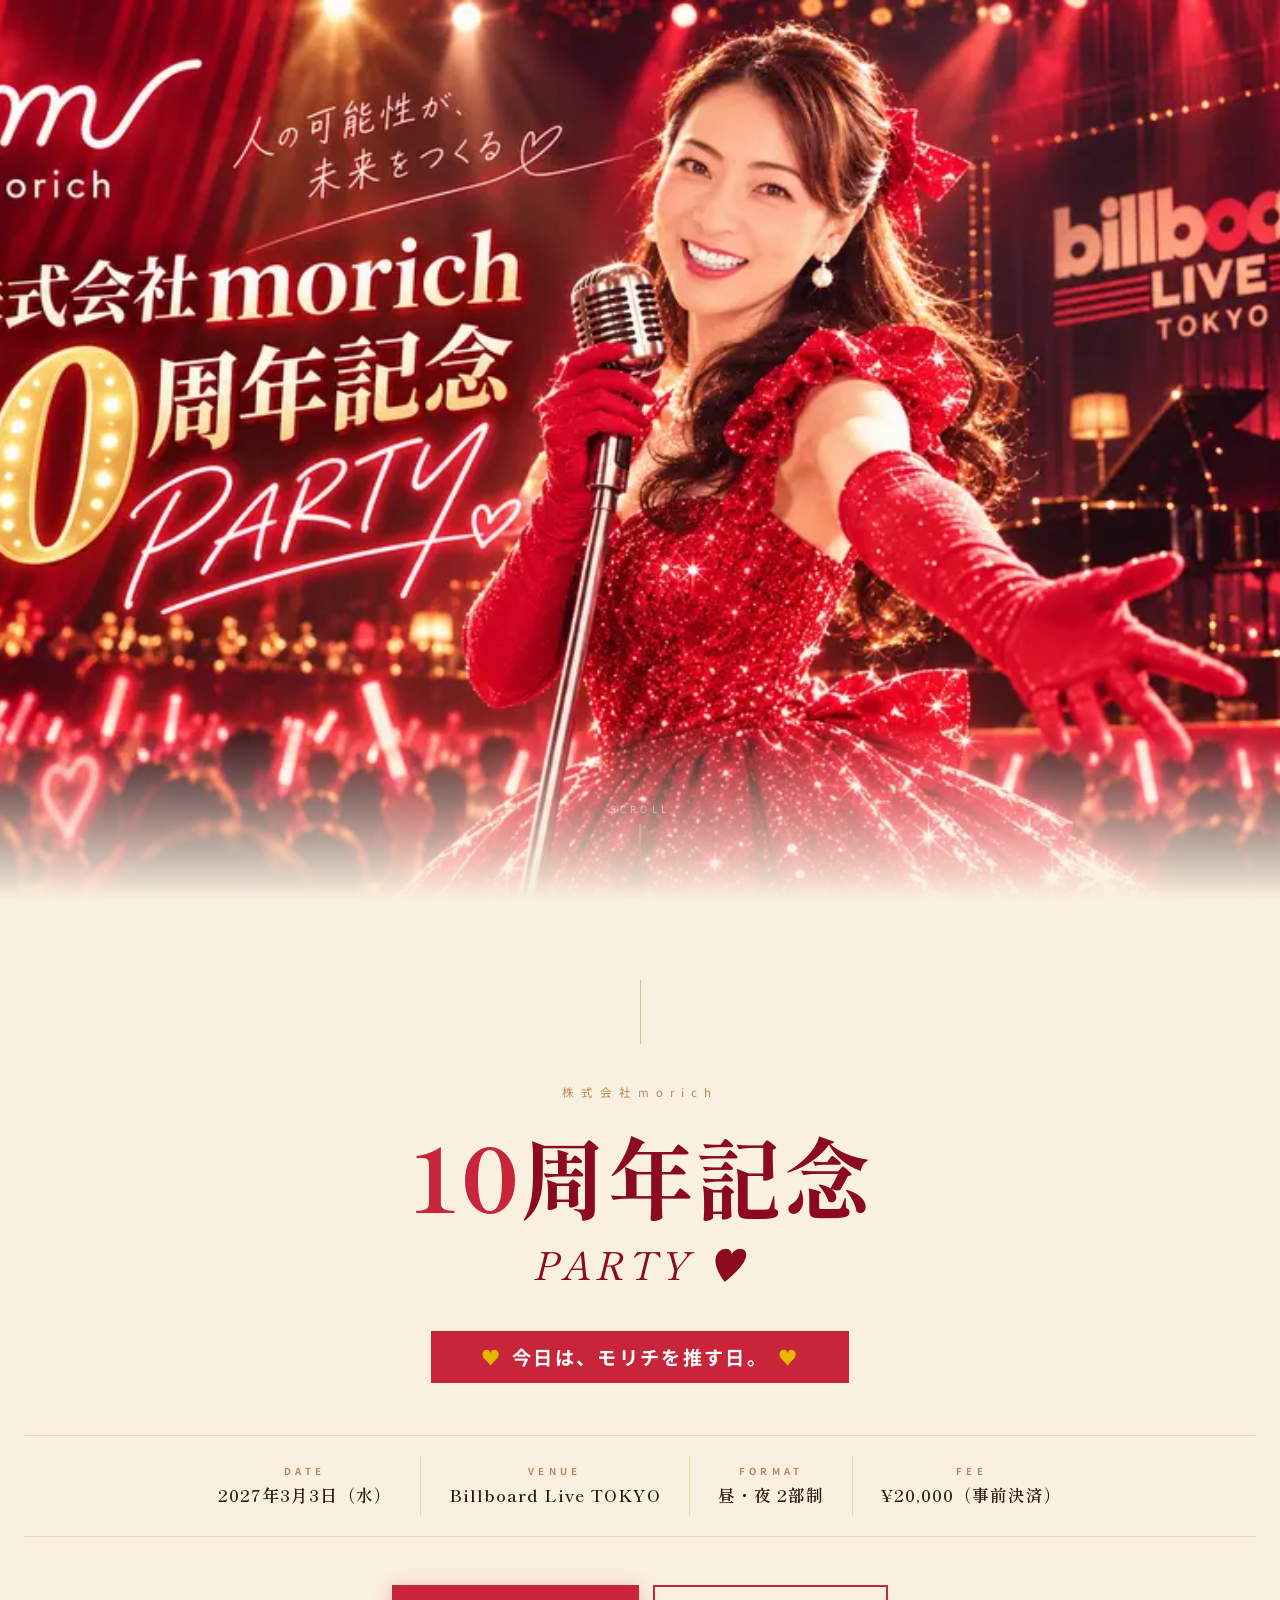
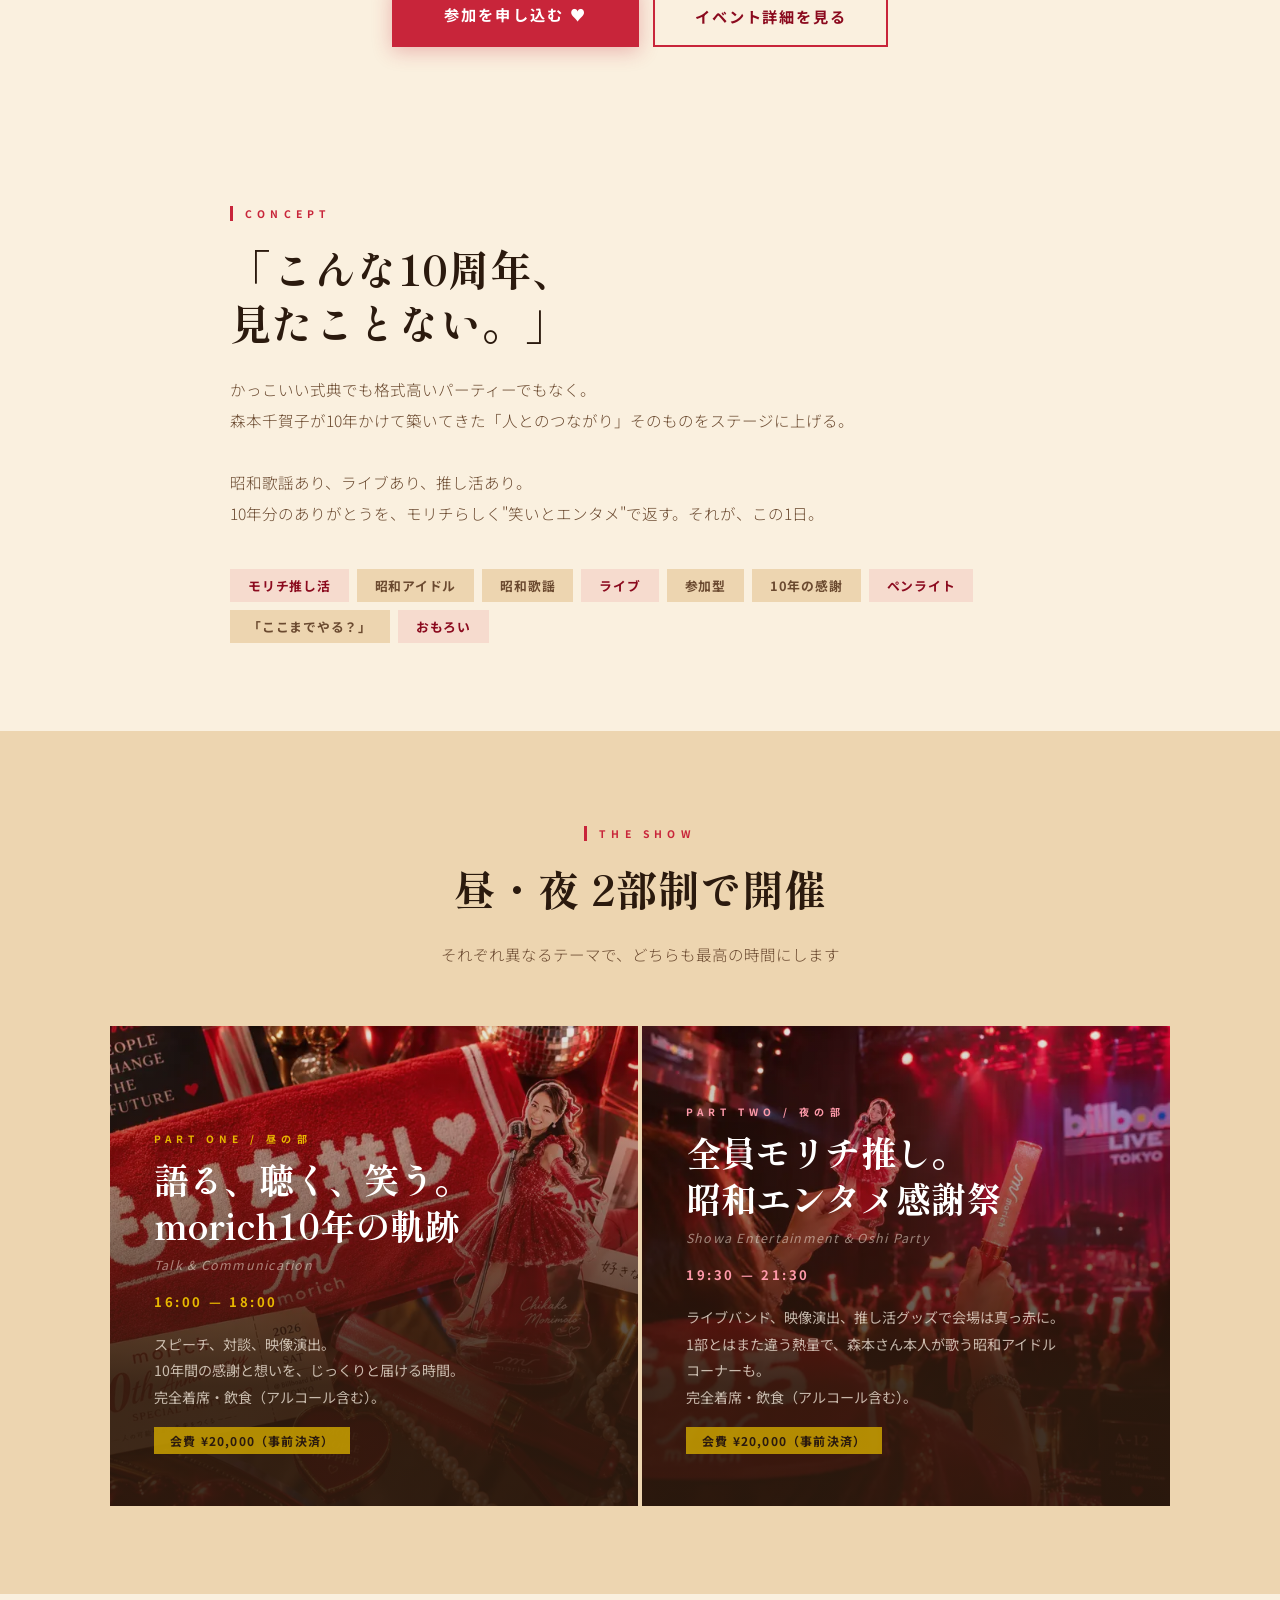
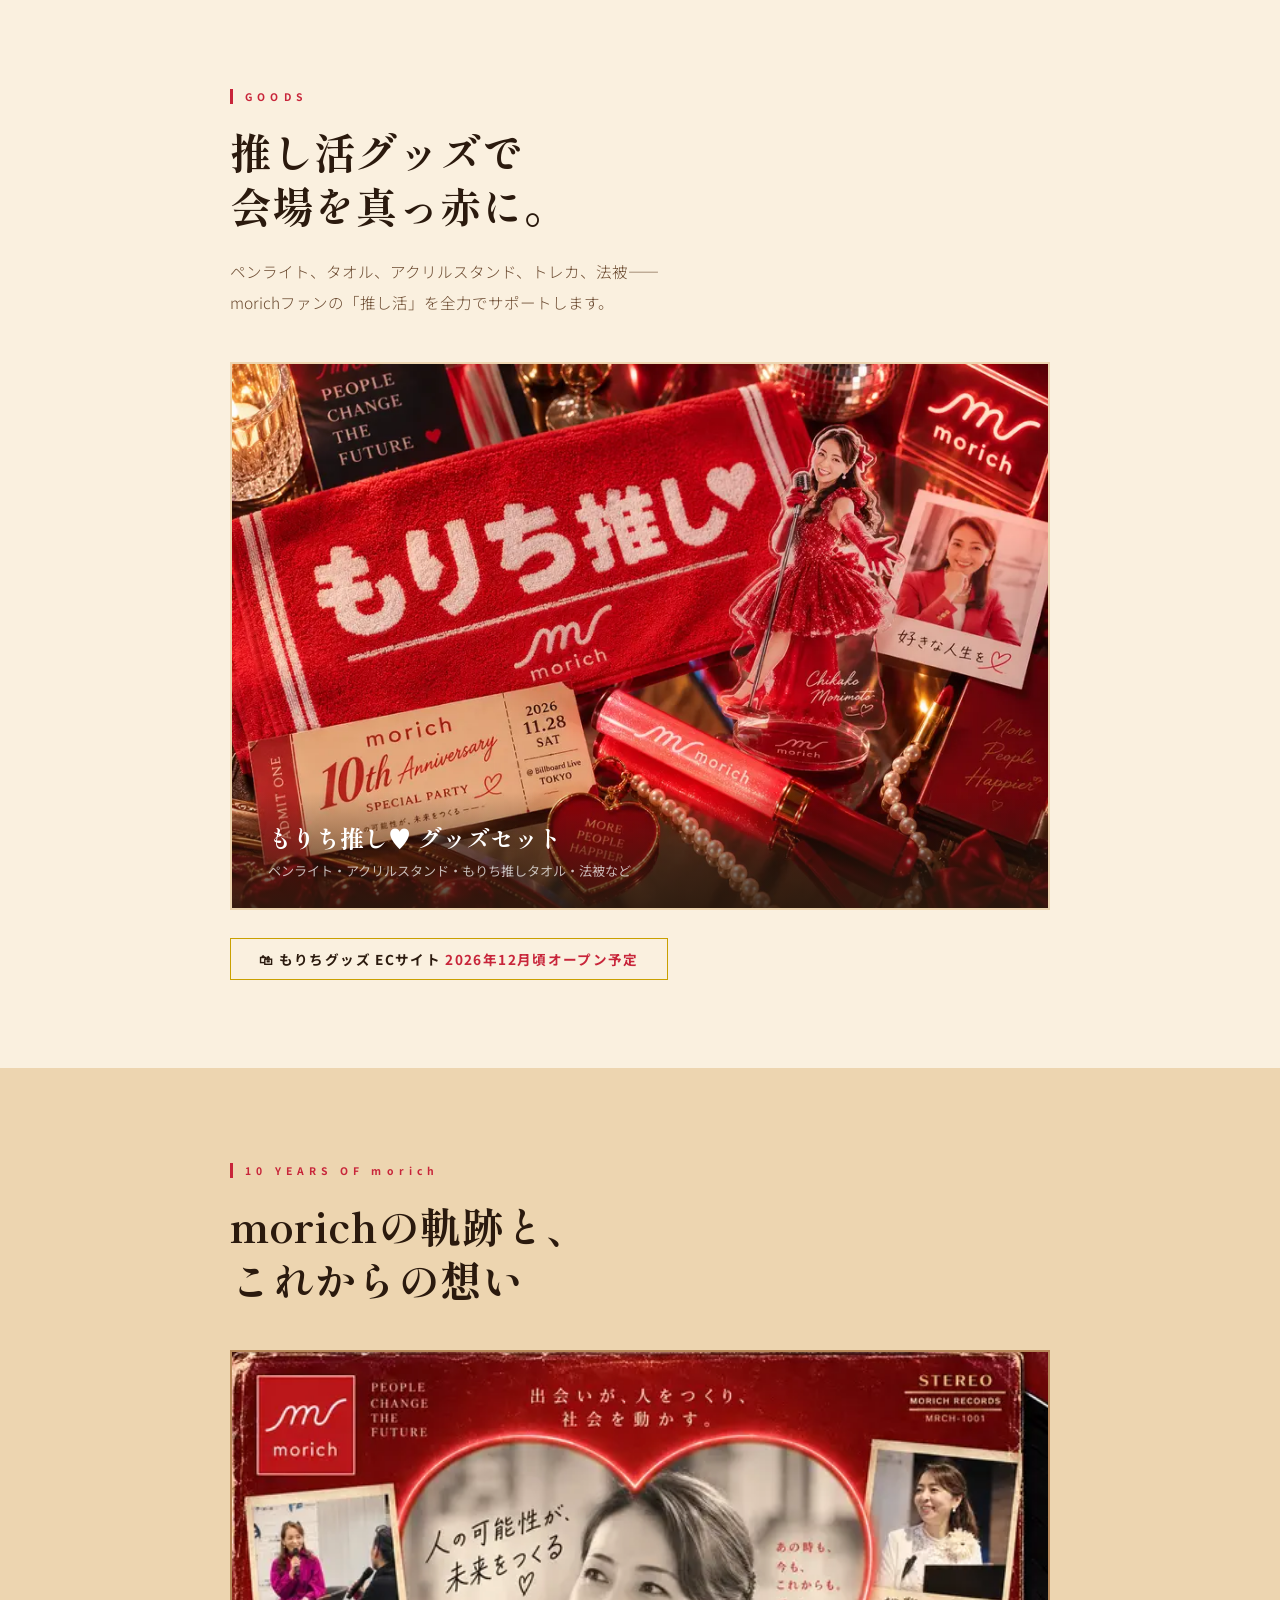
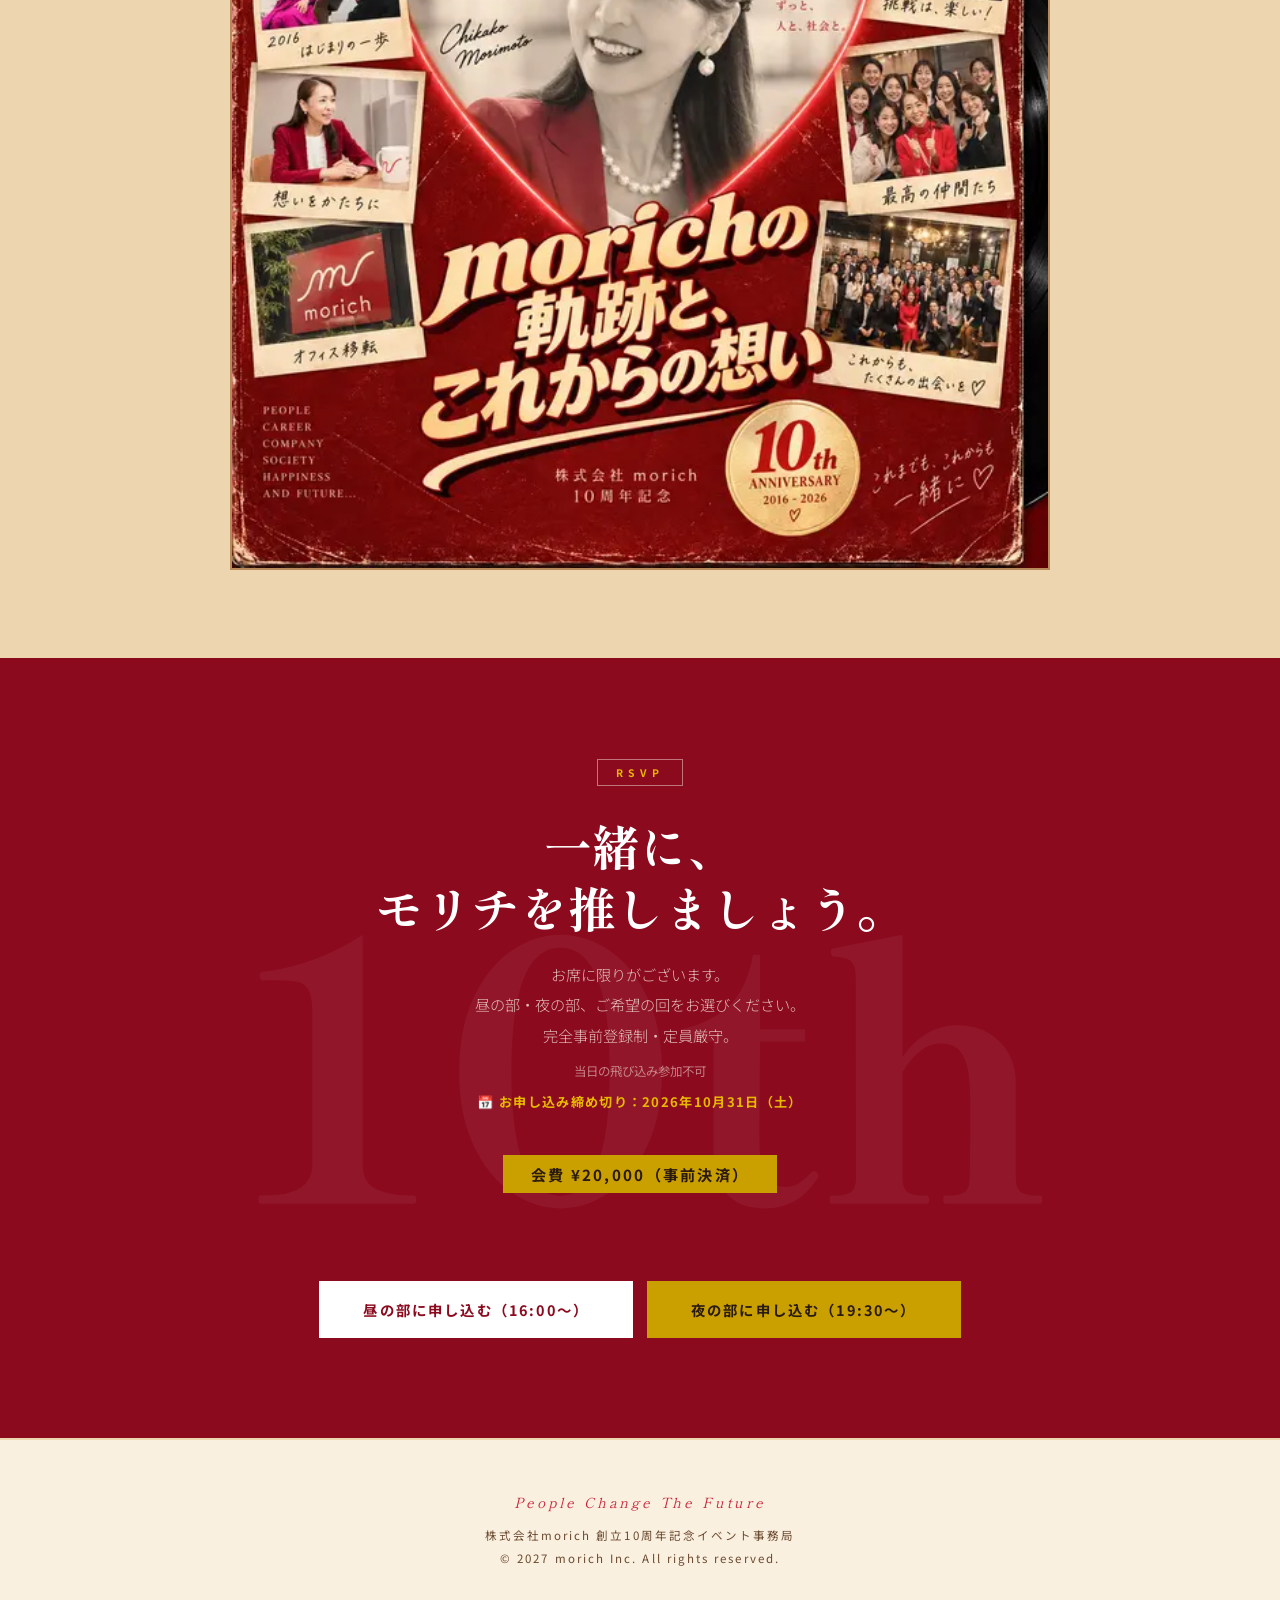
==== commit 8901890b: "fix: EC site open date 2025 -> 2026" ====
--- a/index.html
+++ b/index.html
@@ -624,7 +624,7 @@
       </div>
     </div>
     <div class="rv">
-      <span class="ec-notice">🛍 もりちグッズ ECサイト <span>2025年12月頃オープン予定</span></span>
+      <span class="ec-notice">🛍 もりちグッズ ECサイト <span>2026年12月頃オープン予定</span></span>
     </div>
   </div>
 </section>
